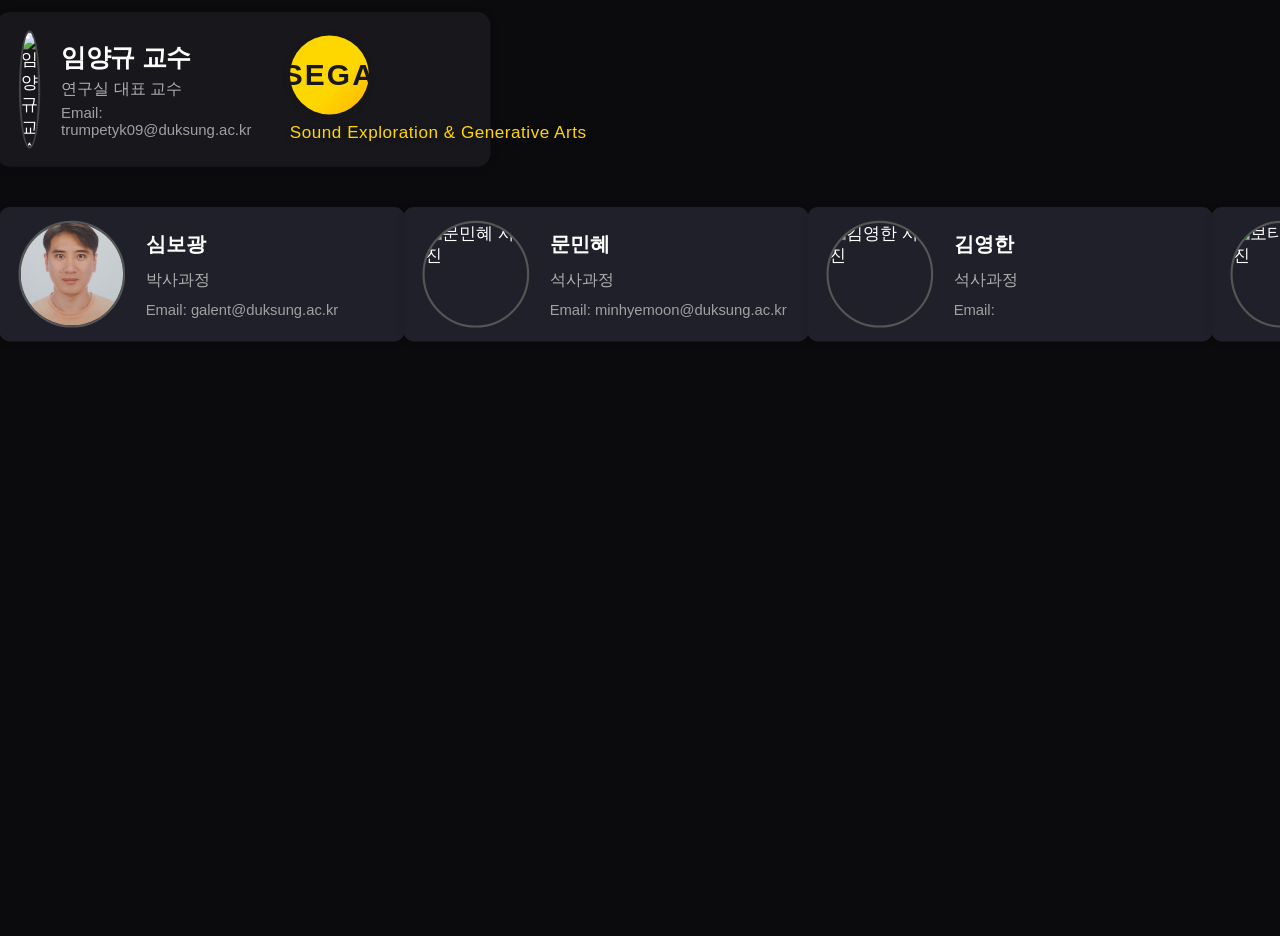
==== index.html @ 76820c08 "auto-commit" ====
<!doctype html>
<html lang="ko">
<head>
  <meta charset="utf-8">
  <meta name="viewport" content="width=device-width,initial-scale=1">
  <title>p5.js Sketch</title>
  <link rel="stylesheet" href="style.css">
  <script src="https://cdnjs.cloudflare.com/ajax/libs/p5.js/1.6.0/p5.min.js"></script>
  <script src="https://cdnjs.cloudflare.com/ajax/libs/p5.js/1.6.0/addons/p5.sound.min.js"></script>
  <script src="sketch.js" defer></script>
</head>
<body>
  <!-- 대표 교수 창 -->
  <div class="profile-wrap" style="display:inline-block;">
  <section id="professor-card" tabindex="0" style="cursor:pointer;">
    <img src="yklim.jpg" alt="임양규 교수 사진" id="professor-photo">
    <div>
      <h2 id="professor-name">임양규 교수</h2>
      <p id="professor-title">연구실 대표 교수</p>
      <p id="professor-email">Email: trumpetyk09@duksung.ac.kr</p>
    </div>
    <div id="sega-lab-logo">
      <div class="sega-logo-circle">SEGA</div>
      <div class="sega-lab-title">Sound Exploration & Generative Arts</div>
    </div>
  </section>
  <div id="professor-buttons" class="buttons-overlay" style="display:none; position:absolute; left:0; top:100%; margin-top:4px;">
    <button id="btn-intro" type="button">자기소개</button>
    <button id="btn-link" type="button">Google Scholar</button>
    <button id="btn-youtube" type="button">YouTube</button>
  </div>
  </div>
  <!-- 자기소개 영역은 p5js 스케치 아래로 이동 -->
  <!-- 학생 카드 -->
  <section class="student-card">
    <div class="student-row">
      <div class="profile-wrap" style="display:flex; flex-direction:column; align-items:flex-start; position:relative;">
        <div class="student-profile" id="shim-profile">
          <img src="bkshim.jpg" alt="심보광 사진" class="student-photo">
          <div class="student-info">
            <h3 class="student-name">심보광</h3>
            <p class="student-title">박사과정</p>
            <p class="student-email">Email: galent@duksung.ac.kr</p>
          </div>
        </div>
        <div id="shim-buttons" class="buttons-overlay" style="display:none; position:absolute; left:0; top:100%; margin-top:4px;">
          <button id="btn-shim-intro" type="button">자기소개</button>
          <button id="btn-shim-link" type="button">연구업적</button>
        </div>
      </div>
          <script>
          // 심보광 카드 자기소개/연구업적 버튼 표시 및 동작
          const shimProfile = document.getElementById('shim-profile');
          const shimBtns = document.getElementById('shim-buttons');
          const btnShimIntro = document.getElementById('btn-shim-intro');
          const btnShimLink = document.getElementById('btn-shim-link');
          let shimHideTimeout = null;

          function showShimBtns() {
            if (shimHideTimeout) {
              clearTimeout(shimHideTimeout);
              shimHideTimeout = null;
            }
            shimBtns.style.display = 'flex';
            shimBtns.classList.remove('visible');
            requestAnimationFrame(() => shimBtns.classList.add('visible'));
          }
          function hideShimBtnsDelayed() {
            if (shimHideTimeout) clearTimeout(shimHideTimeout);
            shimHideTimeout = setTimeout(() => {
              shimBtns.classList.remove('visible');
              setTimeout(() => { shimBtns.style.display = 'none'; }, 240);
            }, 2000);
          }
          shimProfile.addEventListener('mouseenter', showShimBtns);
          shimProfile.addEventListener('mouseleave', hideShimBtnsDelayed);
          shimBtns.addEventListener('mouseenter', showShimBtns);
          shimBtns.addEventListener('mouseleave', hideShimBtnsDelayed);
          btnShimLink.addEventListener('click', () => {
            window.open('https://www.kci.go.kr/kciportal/ci/sereArticleSearch/ciSereArtiView.kci?sereArticleSearchBean.artiId=ART002914157', '_blank');
          });
          </script>
          <div id="shim-intro" style="display:none; background:#23232b; color:#fff; padding:36px 32px; border-radius:18px; max-width:480px; width:90%; box-shadow:0 4px 32px #0008; text-align:left; margin:32px auto 0 auto;">
            <div id="shim-intro-content" style="text-align:left;"></div>
            <button id="btn-shim-intro-close" style="margin-top:24px; padding:8px 24px; border:none; border-radius:6px; background:#ffd700; color:#23232b; font-weight:bold; font-size:16px; cursor:pointer;">닫기</button>
          </div>
      <script>
      // 심보광 카드 연구업적 버튼 표시 및 동작
      const shimProfile = document.getElementById('shim-profile');
      const shimBtns = document.getElementById('shim-buttons');
      const btnShimLink = document.getElementById('btn-shim-link');
      let shimHideTimeout = null;

      function showShimBtns() {
        if (shimHideTimeout) {
          clearTimeout(shimHideTimeout);
          shimHideTimeout = null;
        }
        shimBtns.style.display = 'flex';
        shimBtns.classList.remove('visible');
        requestAnimationFrame(() => shimBtns.classList.add('visible'));
      }
      function hideShimBtnsDelayed() {
        if (shimHideTimeout) clearTimeout(shimHideTimeout);
        shimHideTimeout = setTimeout(() => {
          shimBtns.classList.remove('visible');
          setTimeout(() => { shimBtns.style.display = 'none'; }, 240);
        }, 2000);
      }
      shimProfile.addEventListener('mouseenter', showShimBtns);
      shimProfile.addEventListener('mouseleave', hideShimBtnsDelayed);
      shimBtns.addEventListener('mouseenter', showShimBtns);
      shimBtns.addEventListener('mouseleave', hideShimBtnsDelayed);
      btnShimLink.addEventListener('click', () => {
        window.open('https://www.kci.go.kr/kciportal/ci/sereArticleSearch/ciSereArtiView.kci?sereArticleSearchBean.artiId=ART002914157', '_blank');
      });
      </script>
      <div class="profile-wrap" style="display:flex; flex-direction:column; align-items:flex-start; position:relative;">
        <div class="student-profile" id="moon-profile">
          <img src="mhmoon2.png" alt="문민혜 사진" class="student-photo">
          <div class="student-info">
            <h3 class="student-name">문민혜</h3>
            <p class="student-title">석사과정</p>
            <p class="student-email">Email: minhyemoon@duksung.ac.kr</p>
          </div>
        </div>
        <div id="moon-buttons" class="buttons-overlay" style="display:none; position:absolute; left:0; top:100%; margin-top:4px;">
          <button id="btn-moon-intro" type="button">자기소개</button>
        </div>
      </div>
    <div id="moon-intro" style="display:none; background:#23232b; color:#fff; padding:36px 32px; border-radius:18px; max-width:480px; width:90%; box-shadow:0 4px 32px #0008; text-align:left; margin:18px auto 18px auto;"></div>
        <script>
        // 문민혜 카드 자기소개 버튼 표시 및 동작
        const moonProfile = document.getElementById('moon-profile');
        const moonBtns = document.getElementById('moon-buttons');
        const btnMoonIntro = document.getElementById('btn-moon-intro');
        const moonIntroDiv = document.getElementById('moon-intro');
        const moonIntroContent = document.getElementById('moon-intro-content');
        const btnMoonIntroClose = document.getElementById('btn-moon-intro-close');
        const canvasContainer = document.getElementById('canvas-container');
        let moonHideTimeout = null;

        function showMoonBtns() {
          if (moonHideTimeout) {
            clearTimeout(moonHideTimeout);
            moonHideTimeout = null;
          }
          moonBtns.style.display = 'flex';
          moonBtns.classList.remove('visible');
          requestAnimationFrame(() => moonBtns.classList.add('visible'));
        }
        function hideMoonBtnsDelayed() {
          if (moonHideTimeout) clearTimeout(moonHideTimeout);
          moonHideTimeout = setTimeout(() => {
            moonBtns.classList.remove('visible');
            setTimeout(() => { moonBtns.style.display = 'none'; }, 240);
          }, 2000);
        }
        moonProfile.addEventListener('mouseenter', showMoonBtns);
        moonProfile.addEventListener('mouseleave', hideMoonBtnsDelayed);
        moonBtns.addEventListener('mouseenter', showMoonBtns);
        moonBtns.addEventListener('mouseleave', hideMoonBtnsDelayed);
        btnMoonIntro.addEventListener('click', () => {
          const content = `
            <div style="padding-left:18px;">
              <div style='font-size:1.25em; font-weight:600; margin-bottom:2px;'>Education</div>
              <li>2021~Present: M.S. in IT Media Engineering, Duksung Women's University (in progress)</li>
              <li>1993~1998: B.A. in Business Administration, Seoul Women's University</li>
              <div style='font-size:1.25em; font-weight:600; margin:18px 0 2px 0;'>Career</div>
              <li>2013~2021: CEO, Eppione Co., Ltd. (Digital Content Production)</li>
              <li>2010~2013: CEO, Eppistudio (Digital Content for Children / Mobile Game Production)</li>
              <li>2004~2008: Director, JN3C Co., Ltd. (Online Game Production)</li>
              <li>2002~2004: Deputy Manager, SolutionBox Co., Ltd. (Digital Content, P2P Service Development)</li>
            </div>
          `;
          // Put moon intro content into the shared professor-intro panel so it appears in the same place
          const introDiv = document.getElementById('professor-intro');
          const introContent = document.getElementById('professor-intro-content');
          const canvasContainer = document.getElementById('canvas-container');
          introContent.innerHTML = content;
          introDiv.style.display = 'block';
          canvasContainer.style.display = 'none';
        });
        </script>
        <div class="profile-wrap" style="display:flex; flex-direction:column; align-items:flex-start; position:relative;">
          <div class="student-profile" id="kim-profile">
            <img src="yhkim.png" alt="김영한 사진" class="student-photo">
            <div class="student-info">
              <h3 class="student-name">김영한</h3>
              <p class="student-title">석사과정</p>
              <p class="student-email">Email: </p>
            </div>
          </div>
        </div>
      <div class="profile-wrap" style="display:flex; flex-direction:column; align-items:flex-start; position:relative;">
        <div class="student-profile" id="boti-profile">
          <img src="boti.png" alt="보티존 사진" class="student-photo">
          <div class="student-info">
            <h3 class="student-name">보티존</h3>
            <p class="student-title">석사과정</p>
            <p class="student-email">Email: botirjonabdulvoxidov@gmail.com</p>
          </div>
        </div>
        <div id="boti-buttons" class="buttons-overlay" style="display:none; position:absolute; left:0; top:100%; margin-top:4px;">
          <button id="btn-boti-link" type="button">연구업적</button>
        </div>
      </div>
      <script>
      // 보티존 카드 연구업적 버튼 표시 및 동작
      const botiProfile = document.getElementById('boti-profile');
      const botiBtns = document.getElementById('boti-buttons');
      const btnBotiLink = document.getElementById('btn-boti-link');
      let botiHideTimeout = null;

      function showBotiBtns() {
        if (botiHideTimeout) {
          clearTimeout(botiHideTimeout);
          botiHideTimeout = null;
        }
        botiBtns.style.display = 'flex';
        botiBtns.classList.remove('visible');
        requestAnimationFrame(() => botiBtns.classList.add('visible'));
      }
      function hideBotiBtnsDelayed() {
        if (botiHideTimeout) clearTimeout(botiHideTimeout);
        botiHideTimeout = setTimeout(() => {
          botiBtns.classList.remove('visible');
          setTimeout(() => { botiBtns.style.display = 'none'; }, 240);
        }, 2000);
      }
      botiProfile.addEventListener('mouseenter', showBotiBtns);
      botiProfile.addEventListener('mouseleave', hideBotiBtnsDelayed);
      botiBtns.addEventListener('mouseenter', showBotiBtns);
      botiBtns.addEventListener('mouseleave', hideBotiBtnsDelayed);
      btnBotiLink.addEventListener('click', () => {
        window.open('https://www.earticle.net/Article/A474319', '_blank');
      });
      </script>
      <div class="profile-wrap" style="display:flex; flex-direction:column; align-items:flex-start; position:relative;">
        <div class="student-profile" id="seo-profile">
        <img src="shseo.jpg" alt="서수현 사진" class="student-photo">
        <div class="student-info">
          <h3 class="student-name">서수현</h3>
          <p class="student-title">석사과정</p>
          <p class="student-email">Email: watermu@duksung.ac.kr</p>
        </div>
      </div>
        <div id="seo-buttons" class="buttons-overlay" style="display:none; position:absolute; left:0; top:100%; margin-top:4px;">
          <button id="btn-seo-link" type="button">Google Scholar</button>
        </div>
      </div>
    <script>
    // 서수현 카드 구글 스콜라 버튼 표시 및 동작
    const seoProfile = document.getElementById('seo-profile');
    const seoBtns = document.getElementById('seo-buttons');
    const btnSeoLink = document.getElementById('btn-seo-link');
    let seoHideTimeout = null;

    function showSeoBtns() {
      if (seoHideTimeout) {
        clearTimeout(seoHideTimeout);
        seoHideTimeout = null;
      }
      seoBtns.style.display = 'flex';
      seoBtns.classList.remove('visible');
      requestAnimationFrame(() => seoBtns.classList.add('visible'));
    }
    function hideSeoBtnsDelayed() {
      if (seoHideTimeout) clearTimeout(seoHideTimeout);
      seoHideTimeout = setTimeout(() => {
        seoBtns.classList.remove('visible');
        setTimeout(() => { seoBtns.style.display = 'none'; }, 240);
      }, 2000);
    }
    seoProfile.addEventListener('mouseenter', showSeoBtns);
    seoProfile.addEventListener('mouseleave', hideSeoBtnsDelayed);
    seoBtns.addEventListener('mouseenter', showSeoBtns);
    seoBtns.addEventListener('mouseleave', hideSeoBtnsDelayed);
    btnSeoLink.addEventListener('click', () => {
      window.open('https://scholar.google.com/citations?hl=ko&user=FsV6clgAAAAJ', '_blank');
    });
    </script>
    </div>
  </section>
  <main>
    <div id="canvas-container"></div>
    <div id="professor-intro" style="display:none; background:#23232b; color:#fff; padding:36px 32px; border-radius:18px; max-width:480px; width:90%; box-shadow:0 4px 32px #0008; text-align:left; margin:32px auto 0 auto;">
      <div id="professor-intro-content" style="text-align:left;"></div>
      <button id="btn-intro-close" style="margin-top:24px; padding:8px 24px; border:none; border-radius:6px; background:#ffd700; color:#23232b; font-weight:bold; font-size:16px; cursor:pointer;">닫기</button>
    </div>
  </main>
</body>
</html>
<script>
// Responsive card scaling: adjust --card-scale based on viewport width
;(function(){
  function updateScale(){
    const w = window.innerWidth;
    // baseWidth controls nominal size; adjust min/max as desired
    const base = 1200;
    const min = 0.6; const max = 1.4;
    let s = w / base;
    s = Math.max(min, Math.min(max, s));
    document.documentElement.style.setProperty('--card-scale', s.toFixed(3));
  }
  window.addEventListener('resize', updateScale);
  window.addEventListener('orientationchange', updateScale);
  updateScale();
})();
</script>
<script>
// 임양규 카드 마우스 오버 시 버튼 표시
const profCard = document.getElementById('professor-card');
const btns = document.getElementById('professor-buttons');
const intro = document.getElementById('professor-intro');
const btnIntro = document.getElementById('btn-intro');
const btnLink = document.getElementById('btn-link');
const btnYoutube = document.getElementById('btn-youtube');
btnYoutube.addEventListener('click', () => {
  window.open('https://www.youtube.com/@Professor_Bravissimo_Parlalote/shorts', '_blank');
});
let introVisible = false;
let hideTimeout = null;

function showBtns() {
  if (hideTimeout) {
    clearTimeout(hideTimeout);
    hideTimeout = null;
  }
  btns.style.display = 'flex';
  btns.classList.remove('visible');
  // mark parent so following student section can gain top spacing
  if (profCard && profCard.parentElement) profCard.parentElement.classList.add('buttons-open');
  requestAnimationFrame(() => btns.classList.add('visible'));
}
function hideBtnsDelayed() {
  if (introVisible) return; // 자기소개가 열려 있으면 버튼을 숨기지 않음
  if (hideTimeout) clearTimeout(hideTimeout);
  hideTimeout = setTimeout(() => {
    btns.classList.remove('visible');
    setTimeout(() => { btns.style.display = 'none'; intro.style.display = 'none'; introVisible = false; }, 240);
    // remove spacing marker
    if (profCard && profCard.parentElement) profCard.parentElement.classList.remove('buttons-open');
  }, 2000);
}

profCard.addEventListener('mouseenter', showBtns);
profCard.addEventListener('mouseleave', hideBtnsDelayed);
btns.addEventListener('mouseenter', showBtns);
btns.addEventListener('mouseleave', hideBtnsDelayed);
btnIntro.addEventListener('click', () => {
  introVisible = !introVisible;
  const introDiv = document.getElementById('professor-intro');
  const introContent = document.getElementById('professor-intro-content');
  const canvasContainer = document.getElementById('canvas-container');
  if (introVisible) {
    if (profCard && profCard.parentElement) profCard.parentElement.classList.add('buttons-open');
    introDiv.style.display = 'block';
    canvasContainer.style.display = 'none';
    introContent.innerHTML = `
  <div style="padding-left:18px;">
  <div style='font-size:1.25em; font-weight:600; margin-bottom:2px;'>Education</div>
  <li>2015-2020 Chung-Ang University, Seoul, South Korea, Ph.D. in Film and Media Studies (중앙대학교 첨단영상대학원, 영상학박사)</li>
  <li>2007-2015 KAIST, Daejeon, South Korea, Master of Science (카이스트 문화기술대학원, 공학석사)</li>
  <li>2004-2007 University of Music Franz Liszt Weimar, Germany, Pädagogisches Diplom(Master of Music in Education) in Classical Trumpet (독일 국립 리스트 음악원, 교육학 석사)</li>
  <li>2002-2004 University of Music Franz Liszt Weimar, Germany, Vordiplom (Pre-Diploma in Music) in Classical Trumpet (독일 국립 리스트 음악원, 음악 학사)</li>
  <li>2001- Korean National University of Art, Major in Trumpet (한국예술종합학교 음악원 기악과)</li>
  <div style='height:12px;'></div>
  <div style='font-size:1.25em; font-weight:600; margin:18px 0 2px 0;'>Research and Development</div>
  <li>Global Ph.D. Fellowship - Ministry of Education, Science and Technology (Apr. 2015 - Mar. 2018)</li>
  <li>Subject: Computer-based Music Conducting</li>
  <li>Selected as 250 doctoral researchers by the government</li>
  <li>Support for $76,000 for three years</li>
  <li>Full scholarships for graduate schools</li>
  <li>Chung-Ang University Hospital (Sep. 2014 - Mar. 2015) - Ministry of Culture, Sports and Tourism</li>
  <li>Subject: Development of Game Analysis Model for Serious Games</li>
  <li>Developing applications to measure game addiction</li>
  <li>Development of game addiction improvement program using music</li>
  <li>Korea Advanced Institute of Science and Technology, Daejeon, Korea (Apr. 2012 - Mar. 2014) - Ministry of Culture, Sports and Tourism</li>
  <li>Subject: Standardization of Recording Techniques and Development of Composition/Arrangement Tools for Korean Traditional Instruments</li>
  <li>Development of Korean traditional music score digitalization program</li>
  <li>Korean traditional music score conversion tool (Korean Music Score to Western Music Score by MusicXML)</li>
  <li>Korean traditional music recording method description summary</li>
  <li>Organizing Korean traditional music scores</li>
  <div style='font-size:1.25em; font-weight:600; margin:18px 0 2px 0;'>Course Instructor</div>
  <li>Sungkyunkwan University, Seoul, Korea (Present)</li>
  <li>Art Technology 1 (Mar. 2020- Present)</li>
  <li>Sungshin Women's University, Seoul, Korea (Sep. 2018 - Aug. 2019)</li>
  <li>Smart Media - Lecture about the Trend of Internet (Mar. 2019 - Aug. 2019)</li>
  <li>Knowledge of Digital Media - Lecture about JAVA Language and Design (Sep. 2018 - Feb. 2019)</li>
  <li>Chung-Ang University, Seoul, Korea (Mar. 2016 - Present) - <a href="https://vimeo.com/146763259" target="_blank">video</a></li>
  <li>3D Video Design (English Course) - Lecture about Processing and 3D (May. 2016 - Present)</li>
  <li>Sound Programming is the First time lecture in Korea about Sound and Technology. - Lecture about Music, Sound, and, Programming (Sep. 2018 - Feb. 2019)</li>
  <li>Basic Programming (Mar. 2018 - Aug. 2018) - Lecture about C language</li>
  <li>Physical Computing (English Course) - Lecture about Micro Computer</li>
  <li>Duksung Women's University, Seoul, Korea (Sep. 2017 - Aug. 2018)</li>
  <li>Knowledge of Media - Lecture about History of Media</li>
  <li>3D Video - Lecture about 3D Graphics</li>
  <li>Incheon Catholic University, Incheon Korea (Mar. 2016 - Feb. 2017)</li>
  <li>Interactive Design 2 - Lecture about Processing and Languages for Media Art</li>
  <li>Interactive Design 1 - Lecture about Processing and Languages for Media Art</li>
  <li>Kyung Hee University, Suwon, Korea (Sep. 2015 - Feb. 2016) - <a href="https://youtu.be/82OdYGHATds" target="_blank">video</a></li>
  <li>Concept Drawing - Projection Mapping - Lecture about Projection Mapping and Processing</li>
  <div style='font-size:1.25em; font-weight:600; margin:18px 0 2px 0;'>Performance & Exhibition</div>
  <li>바다비(Sound of Korea Project 2020)</li>
  <li>LIM, Yang Kyu, CHOI, Kang Ta, and KIM, Hyeon Soo, 성수아트센터(Seongsu Art Center), Seoul, Korea</li>
  <li>TechiEon</li>
  <li>Ministry of Culture, Sports and Tourism Announces 2019 Representative Performance</li>
  <li>Multi Content Testbed, Seoul, Korea.</li>
  <li>TechiEon-Ars Electronica 2019 Out of the Box</li>
  <li>POSTCITY, Art Thinking House, Basement Stage, Linz, Austria</li>
  <li><a href="https://ars.electronica.art/outofthebox/en/techieon/" target="_blank">official</a> | <a href="http://mobile.newsis.com/view.html?ar_id=NISX20190911_0000768093" target="_blank">NEWS</a></li>
  <li>Music Skyline - SIGGRAPH 2018</li>
  <li>Music Skyline based on Musical Data.</li>
  <li><a href="https://designing-knowledge.siggraph.org/wp/2018/02/21/music-skyline/" target="_blank">Official</a></li>
  <li>연말 Concert 2015</li>
  <li>Brass Band '호우향' in Evans Lounge, Hongdae, Seoul, Korea</li>
  <li>Mostly Philharmonic Orchestra (Jan. 2007 - Aug. 2007) - Orchestra Trumpet Player</li>
  <li>Trumpet play with K-pop musicians and classical musician.(SumiJo and Dongkyu Kim)</li>
  <li>2004﻿SUMMER CONCERT in KBS, SEOUL and, Belvedere Weimar</li>
  <li>Piano: Prof. Rolf-Dieter Arens, Trumpet: Yang Kyu Lim, Conductor: Prof. Nicolas Pasquet and Belvedere Orchestra</li>
  <li>TV: KBS World, SBS, Weimar (Belvedere Sall), Seoul (KBS Hall), and Ulsan (Hyundai:)HallLocation</li>
  </div>`;
  } else {
    introDiv.style.display = 'none';
    canvasContainer.style.display = 'block';
  }
});

document.getElementById('btn-intro-close').addEventListener('click', () => {
  document.getElementById('professor-intro').style.display = 'none';
  document.getElementById('canvas-container').style.display = 'block';
  introVisible = false;
});

btnLink.addEventListener('click', () => {
  window.open('https://scholar.google.com/citations?hl=ko&user=Abd4YukAAAAJ&view_op=list_works&gmla=AEk_c1txzNqTE-xjIOKhZZs4U83PxBNIPcJRlo3MZFsUt2PzEJKSCuUa2qw4JNBivwXpoV6u7ftErEagy2jw6H9Ui42T6Rbq2XRECWkP1t4tDRZwMj-enJUPyg', '_blank');
});
</script>
---- style.css ----
/* 연구실 로고 및 타이틀 */
#sega-lab-logo {
  display: flex;
  flex-direction: column;
  align-items: flex-start;
  margin-left: 36px;
  gap: 6px;
}
.sega-logo-circle {
  background: linear-gradient(135deg, #ffd700 60%, #ffb300 100%);
  color: #18181c;
  font-weight: bold;
  font-size: 28px;
  border-radius: 50%;
  width: 74px;
  height: 74px;
  display: flex;
  align-items: center;
  justify-content: center;
  box-shadow: 0 2px 8px rgba(0,0,0,0.13);
  letter-spacing: 2px;
  margin-bottom: 2px;
}
.sega-lab-title {
  font-size: 16px;
  color: #ffd700;
  font-weight: 500;
  letter-spacing: 0.5px;
  text-shadow: 0 2px 8px rgba(0,0,0,0.13);
  white-space: nowrap;
}
/* 학생 카드 스타일 */
.student-card {
  background: none;
  box-shadow: none;
  padding: 0;
  margin-bottom: 15px;
  margin-top: 32px;
}
.student-row {
  display: flex;
  gap: 24px;
  overflow: visible;
}
.student-profile {
  display: flex;
  align-items: center;
  background: #20202a;
  border-radius: 10px;
  padding: 13px 18px;
  box-shadow: 0 1px 6px rgba(0,0,0,0.10);
  width: var(--card-base-w);
  min-height: var(--card-base-h);
  box-sizing: border-box;
  overflow: hidden;
}

.student-info{ min-width:0; }
.student-name, .student-title, .student-email{ white-space:normal; }

#professor-card{ z-index: 800; position: relative; }
#professor-buttons{ z-index: 9999 !important; }
.student-photo {
  width: 90px;
  height: 90px;
  border-radius: 50%;
  object-fit: cover;
  margin-right: 18px;
  border: 2px solid #555;
}
.student-info {
  display: flex;
  flex-direction: column;
}
.student-name {
  margin: 0 0 4px 0;
  font-size: 18px;
}
.student-title {
  margin: 0 0 4px 0;
  font-size: 14px;
  color: #b0b0b0;
}
.student-email {
  margin: 0;
  font-size: 13px;
  color: #a0a0a0;
}
/* 간단한 스타일 */
html,body{height:100%; overflow-x:hidden; overflow-y:auto;}
body{
  margin:0;
  padding:12px 12px 24px 12px;
  font-family:Segoe UI, Roboto, Helvetica, Arial, sans-serif;
  background:#0b0b0d;
  color:#fff;
}
#canvas-container{margin-top:12px;}
h1{font-size:18px;margin:0 0 8px 0}

/* 대표 교수 카드 스타일 */
#professor-card {
  display: flex;
  align-items: center;
  background: #18181c;
  border-radius: 12px;
  padding: 16px 20px;
  margin-bottom: 18px;
  box-shadow: 0 2px 8px rgba(0,0,0,0.12);
  max-width: 420px;
}
#professor-photo {
  width: 100px;
  height: 100px;
  border-radius: 50%;
  object-fit: cover;
  margin-right: 18px;
  border: 2px solid #444;
}
#professor-card h2 {
  margin: 0 0 4px 0;
  font-size: 22px;
}
#professor-title {
  margin: 0 0 4px 0;
  font-size: 15px;
  color: #b0b0b0;
}
#professor-email {
  margin: 0;
  font-size: 14px;
  color: #a0a0a0;
}
/* Ensure profile wrappers keep layout stable and buttons overlay */
.profile-wrap{ position: relative; display:inline-block; }
.profile-wrap > div[id$="-buttons"]{ position:absolute; left:0; top:100%; display:none; gap:8px; z-index:10; }
/* Prevent any accidental transform/scale on hover */
.student-profile, #professor-card { transition: none !important; transform: none !important; }
#professor-buttons{ display:none; z-index:9999 !important; }

/* responsive card scaling */
:root{ --card-scale: 1; --card-base-w: 380px; --card-base-h: 120px; }
.profile-wrap, #professor-card {
  transform-origin: top center;
  transform: scale(var(--card-scale));
  transition: transform 180ms ease;
  will-change: transform;
}

/* scale inner elements proportionally using the same variable so layout and wrapping adapt */
.student-profile{ min-width: calc(220px * var(--card-scale)); }
.student-photo{
  width: calc(90px * var(--card-scale));
  height: calc(90px * var(--card-scale));
  margin-right: calc(18px * var(--card-scale));
  border-width: calc(2px * var(--card-scale));
}
.student-name{ font-size: calc(18px * var(--card-scale)); }
.student-title{ font-size: calc(14px * var(--card-scale)); }
.student-email{ font-size: calc(13px * var(--card-scale)); }
.student-info{ gap: calc(6px * var(--card-scale)); }

#professor-photo{
  width: calc(100px * var(--card-scale));
  height: calc(100px * var(--card-scale));
  margin-right: calc(18px * var(--card-scale));
  border-width: calc(2px * var(--card-scale));
}
#professor-card{ padding: calc(16px * var(--card-scale)) calc(20px * var(--card-scale)); border-radius: calc(12px * var(--card-scale)); }
#professor-card h2{ font-size: calc(22px * var(--card-scale)); }

.student-name, .student-title, .student-email{ overflow-wrap: break-word; }

/* Fade-in overlay for button groups */
.buttons-overlay{
  opacity: 0;
  transform: translateY(6px);
  transition: opacity 220ms ease, transform 220ms ease;
  visibility: hidden;
  display: flex;
  gap: 8px;
}
.buttons-overlay.visible{
  opacity: 1;
  transform: translateY(0);
  visibility: visible;
}
.buttons-overlay button{
  background: #ffd700;
  color: #23232b;
  border: none;
  padding: 8px 12px;
  border-radius: 6px;
  cursor: pointer;
}
/* end */
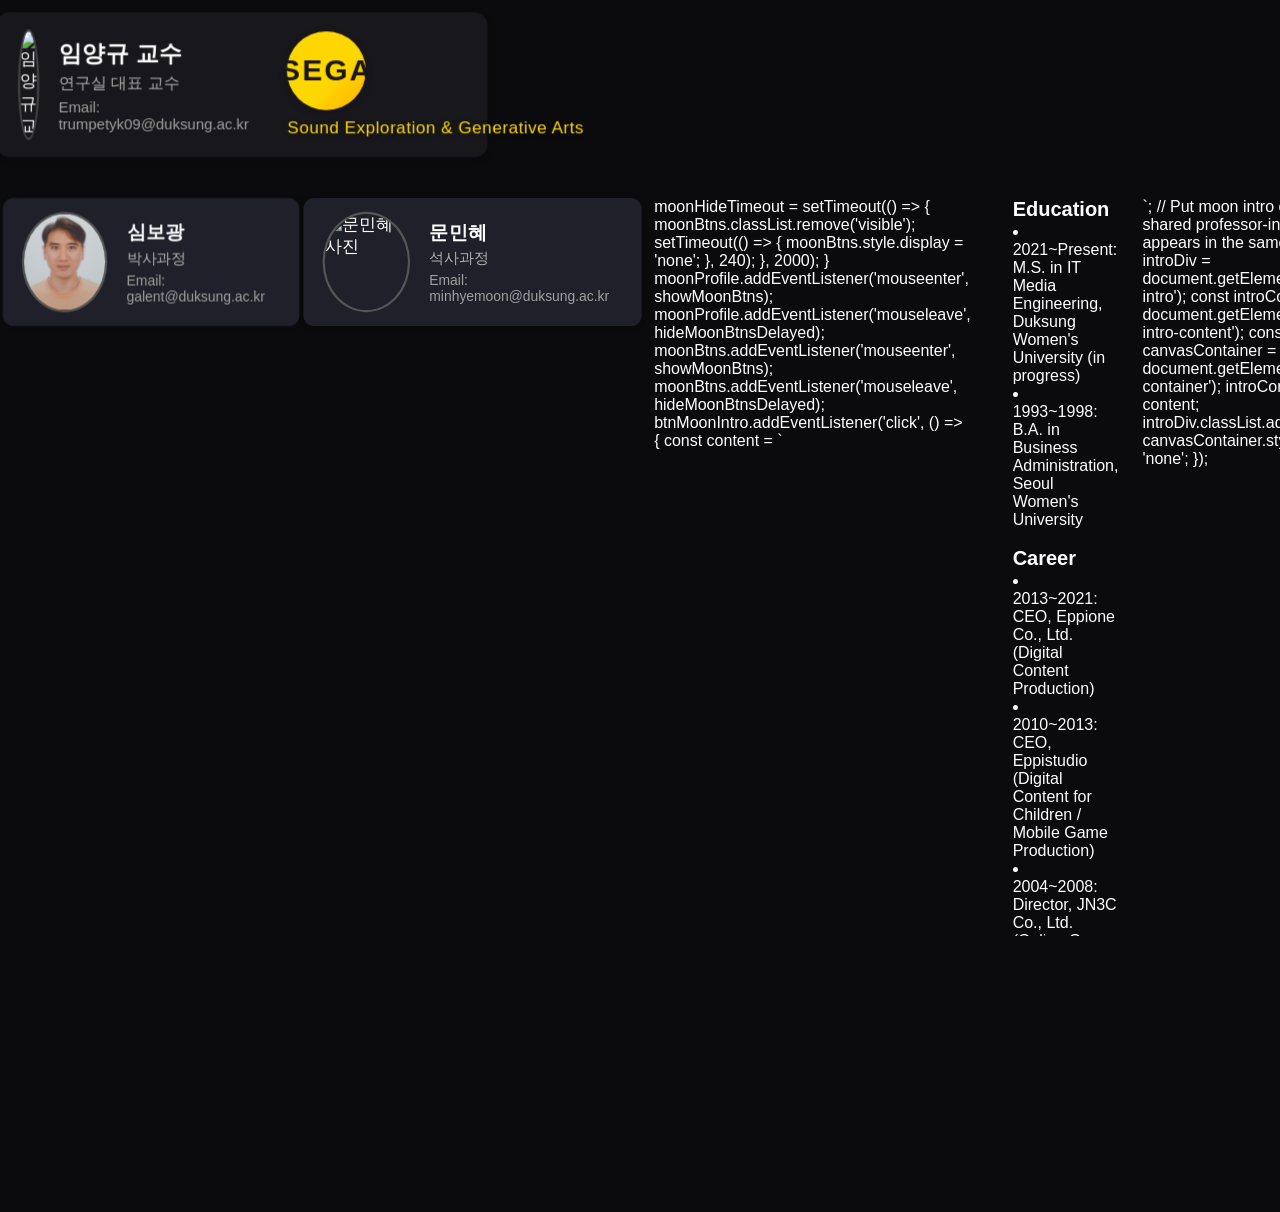
==== commit 0935e775: "auto-commit" ====
--- a/index.html
+++ b/index.html
@@ -129,28 +129,7 @@
         </div>
       </div>
     <div id="moon-intro" style="display:none; background:#23232b; color:#fff; padding:36px 32px; border-radius:18px; max-width:480px; width:90%; box-shadow:0 4px 32px #0008; text-align:left; margin:18px auto 18px auto;"></div>
-        <script>
-        // 문민혜 카드 자기소개 버튼 표시 및 동작
-        const moonProfile = document.getElementById('moon-profile');
-        const moonBtns = document.getElementById('moon-buttons');
-        const btnMoonIntro = document.getElementById('btn-moon-intro');
-        const moonIntroDiv = document.getElementById('moon-intro');
-        const moonIntroContent = document.getElementById('moon-intro-content');
-        const btnMoonIntroClose = document.getElementById('btn-moon-intro-close');
-        const canvasContainer = document.getElementById('canvas-container');
-        let moonHideTimeout = null;
-
-        function showMoonBtns() {
-          if (moonHideTimeout) {
-            clearTimeout(moonHideTimeout);
-            moonHideTimeout = null;
-          }
-          moonBtns.style.display = 'flex';
-          moonBtns.classList.remove('visible');
-          requestAnimationFrame(() => moonBtns.classList.add('visible'));
-        }
-        function hideMoonBtnsDelayed() {
-          if (moonHideTimeout) clearTimeout(moonHideTimeout);
+      
           moonHideTimeout = setTimeout(() => {
             moonBtns.classList.remove('visible');
             setTimeout(() => { moonBtns.style.display = 'none'; }, 240);
@@ -178,7 +157,7 @@
           const introContent = document.getElementById('professor-intro-content');
           const canvasContainer = document.getElementById('canvas-container');
           introContent.innerHTML = content;
-          introDiv.style.display = 'block';
+          introDiv.classList.add('open');
           canvasContainer.style.display = 'none';
         });
         </script>
@@ -329,8 +308,6 @@
   }
   btns.style.display = 'flex';
   btns.classList.remove('visible');
-  // mark parent so following student section can gain top spacing
-  if (profCard && profCard.parentElement) profCard.parentElement.classList.add('buttons-open');
   requestAnimationFrame(() => btns.classList.add('visible'));
 }
 function hideBtnsDelayed() {
@@ -339,8 +316,6 @@
   hideTimeout = setTimeout(() => {
     btns.classList.remove('visible');
     setTimeout(() => { btns.style.display = 'none'; intro.style.display = 'none'; introVisible = false; }, 240);
-    // remove spacing marker
-    if (profCard && profCard.parentElement) profCard.parentElement.classList.remove('buttons-open');
   }, 2000);
 }
 
@@ -354,8 +329,7 @@
   const introContent = document.getElementById('professor-intro-content');
   const canvasContainer = document.getElementById('canvas-container');
   if (introVisible) {
-    if (profCard && profCard.parentElement) profCard.parentElement.classList.add('buttons-open');
-    introDiv.style.display = 'block';
+  introDiv.style.display = 'block';
     canvasContainer.style.display = 'none';
     introContent.innerHTML = `
   <div style="padding-left:18px;">
--- a/style.css
+++ b/style.css
@@ -49,10 +49,9 @@
   border-radius: 10px;
   padding: 13px 18px;
   box-shadow: 0 1px 6px rgba(0,0,0,0.10);
-  width: var(--card-base-w);
-  min-height: var(--card-base-h);
-  box-sizing: border-box;
-  overflow: hidden;
+  max-width: 370px;
+  min-width: 220px; /* ensure readable min width */
+  overflow: visible;
 }
 
 .student-info{ min-width:0; }
@@ -139,7 +138,7 @@
 #professor-buttons{ display:none; z-index:9999 !important; }
 
 /* responsive card scaling */
-:root{ --card-scale: 1; --card-base-w: 380px; --card-base-h: 120px; }
+:root{ --card-scale: 1; }
 .profile-wrap, #professor-card {
   transform-origin: top center;
   transform: scale(var(--card-scale));
@@ -147,27 +146,31 @@
   will-change: transform;
 }
 
+/* When professor buttons are open, push the student section down so buttons are visible */
+/* Reserve space under professor card so buttons can appear without shifting students */
+/* keep original fixed spacing for professor card */
+
 /* scale inner elements proportionally using the same variable so layout and wrapping adapt */
-.student-profile{ min-width: calc(220px * var(--card-scale)); }
-.student-photo{
-  width: calc(90px * var(--card-scale));
-  height: calc(90px * var(--card-scale));
-  margin-right: calc(18px * var(--card-scale));
-  border-width: calc(2px * var(--card-scale));
-}
-.student-name{ font-size: calc(18px * var(--card-scale)); }
-.student-title{ font-size: calc(14px * var(--card-scale)); }
-.student-email{ font-size: calc(13px * var(--card-scale)); }
-.student-info{ gap: calc(6px * var(--card-scale)); }
-
 #professor-photo{
-  width: calc(100px * var(--card-scale));
-  height: calc(100px * var(--card-scale));
-  margin-right: calc(18px * var(--card-scale));
-  border-width: calc(2px * var(--card-scale));
-}
-#professor-card{ padding: calc(16px * var(--card-scale)) calc(20px * var(--card-scale)); border-radius: calc(12px * var(--card-scale)); }
-#professor-card h2{ font-size: calc(22px * var(--card-scale)); }
+  width: 100px;
+  height: 100px;
+  margin-right: 18px;
+  border-width: 2px;
+}
+#professor-card{ padding: 16px 20px; border-radius: 12px; }
+#professor-card h2{ font-size: 22px; }
+
+.student-photo {
+  width: 90px;
+  height: 90px;
+  border-radius: 50%;
+  object-fit: cover;
+  margin-right: 18px;
+  border: 2px solid #555;
+}
+.student-name { font-size: 18px; }
+.student-title { font-size: 14px; }
+.student-email { font-size: 13px; }
 
 .student-name, .student-title, .student-email{ overflow-wrap: break-word; }
 
@@ -180,6 +183,10 @@
   display: flex;
   gap: 8px;
 }
+.// removed temporary debug rule
+/* professor intro hidden by default; use JS to add/remove the `open` class */
+#professor-intro{ display:none !important; }
+#professor-intro.open{ display:block !important; }
 .buttons-overlay.visible{
   opacity: 1;
   transform: translateY(0);
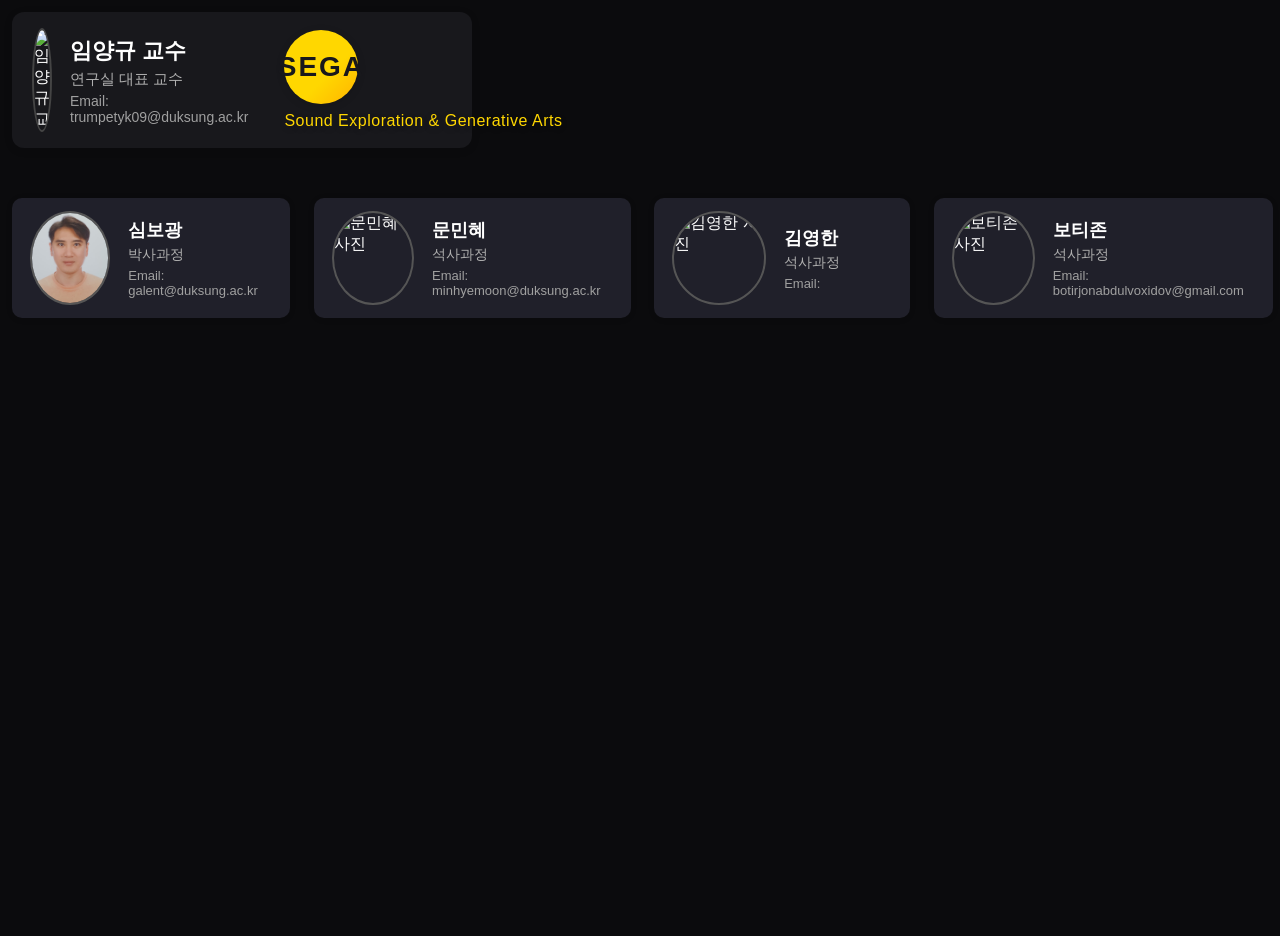
==== commit a3ae7b40: "auto-commit" ====
--- a/index.html
+++ b/index.html
@@ -24,7 +24,7 @@
       <div class="sega-lab-title">Sound Exploration & Generative Arts</div>
     </div>
   </section>
-  <div id="professor-buttons" class="buttons-overlay" style="display:none; position:absolute; left:0; top:100%; margin-top:4px;">
+  <div id="professor-buttons" class="buttons-overlay" style="display:none; position:absolute; left:0; top:100%; margin-top:-8px;">
     <button id="btn-intro" type="button">자기소개</button>
     <button id="btn-link" type="button">Google Scholar</button>
     <button id="btn-youtube" type="button">YouTube</button>
@@ -129,7 +129,28 @@
         </div>
       </div>
     <div id="moon-intro" style="display:none; background:#23232b; color:#fff; padding:36px 32px; border-radius:18px; max-width:480px; width:90%; box-shadow:0 4px 32px #0008; text-align:left; margin:18px auto 18px auto;"></div>
-      
+        <script>
+        // 문민혜 카드 자기소개 버튼 표시 및 동작
+        const moonProfile = document.getElementById('moon-profile');
+        const moonBtns = document.getElementById('moon-buttons');
+        const btnMoonIntro = document.getElementById('btn-moon-intro');
+        const moonIntroDiv = document.getElementById('moon-intro');
+        const moonIntroContent = document.getElementById('moon-intro-content');
+        const btnMoonIntroClose = document.getElementById('btn-moon-intro-close');
+        const canvasContainer = document.getElementById('canvas-container');
+        let moonHideTimeout = null;
+
+        function showMoonBtns() {
+          if (moonHideTimeout) {
+            clearTimeout(moonHideTimeout);
+            moonHideTimeout = null;
+          }
+          moonBtns.style.display = 'flex';
+          moonBtns.classList.remove('visible');
+          requestAnimationFrame(() => moonBtns.classList.add('visible'));
+        }
+        function hideMoonBtnsDelayed() {
+          if (moonHideTimeout) clearTimeout(moonHideTimeout);
           moonHideTimeout = setTimeout(() => {
             moonBtns.classList.remove('visible');
             setTimeout(() => { moonBtns.style.display = 'none'; }, 240);
@@ -157,19 +178,17 @@
           const introContent = document.getElementById('professor-intro-content');
           const canvasContainer = document.getElementById('canvas-container');
           introContent.innerHTML = content;
-          introDiv.classList.add('open');
+          introDiv.style.display = 'block';
           canvasContainer.style.display = 'none';
         });
         </script>
-        <div class="profile-wrap" style="display:flex; flex-direction:column; align-items:flex-start; position:relative;">
-          <div class="student-profile" id="kim-profile">
+        <div class="student-profile">
             <img src="yhkim.png" alt="김영한 사진" class="student-photo">
             <div class="student-info">
               <h3 class="student-name">김영한</h3>
               <p class="student-title">석사과정</p>
               <p class="student-email">Email: </p>
             </div>
-          </div>
         </div>
       <div class="profile-wrap" style="display:flex; flex-direction:column; align-items:flex-start; position:relative;">
         <div class="student-profile" id="boti-profile">
@@ -271,23 +290,6 @@
 </body>
 </html>
 <script>
-// Responsive card scaling: adjust --card-scale based on viewport width
-;(function(){
-  function updateScale(){
-    const w = window.innerWidth;
-    // baseWidth controls nominal size; adjust min/max as desired
-    const base = 1200;
-    const min = 0.6; const max = 1.4;
-    let s = w / base;
-    s = Math.max(min, Math.min(max, s));
-    document.documentElement.style.setProperty('--card-scale', s.toFixed(3));
-  }
-  window.addEventListener('resize', updateScale);
-  window.addEventListener('orientationchange', updateScale);
-  updateScale();
-})();
-</script>
-<script>
 // 임양규 카드 마우스 오버 시 버튼 표시
 const profCard = document.getElementById('professor-card');
 const btns = document.getElementById('professor-buttons');
@@ -329,7 +331,7 @@
   const introContent = document.getElementById('professor-intro-content');
   const canvasContainer = document.getElementById('canvas-container');
   if (introVisible) {
-  introDiv.style.display = 'block';
+    introDiv.style.display = 'block';
     canvasContainer.style.display = 'none';
     introContent.innerHTML = `
   <div style="padding-left:18px;">
@@ -410,4 +412,4 @@
 btnLink.addEventListener('click', () => {
   window.open('https://scholar.google.com/citations?hl=ko&user=Abd4YukAAAAJ&view_op=list_works&gmla=AEk_c1txzNqTE-xjIOKhZZs4U83PxBNIPcJRlo3MZFsUt2PzEJKSCuUa2qw4JNBivwXpoV6u7ftErEagy2jw6H9Ui42T6Rbq2XRECWkP1t4tDRZwMj-enJUPyg', '_blank');
 });
-</script>
+</script>
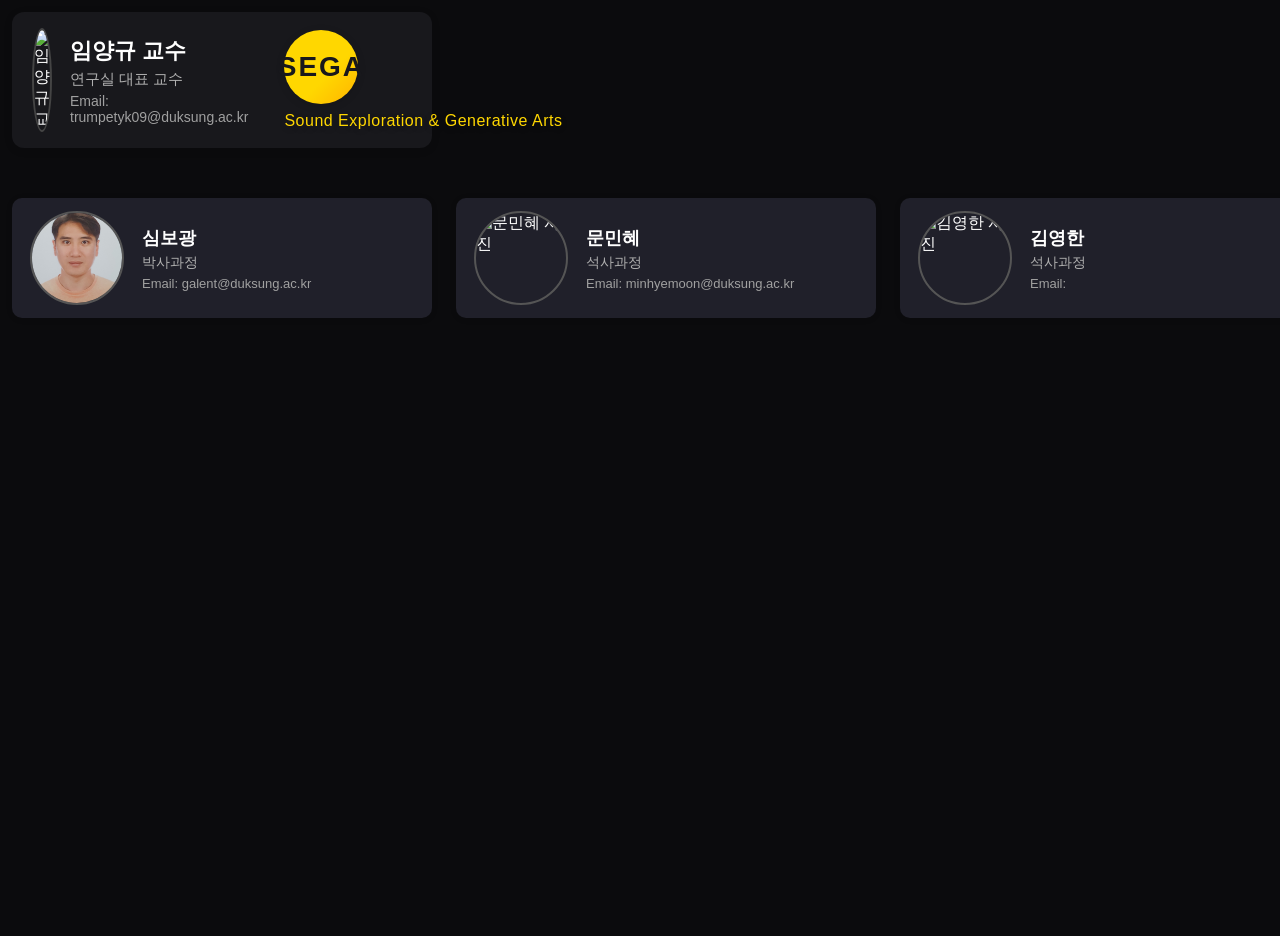
==== commit d55d7d84: "auto-commit" ====
--- a/index.html
+++ b/index.html
@@ -182,13 +182,34 @@
           canvasContainer.style.display = 'none';
         });
         </script>
-        <div class="student-profile">
+        <script>
+        // 김영한 카드 (간단한 버튼 오버레이)
+        const kimProfile = document.getElementById('kim-profile');
+        const kimBtns = document.getElementById('kim-buttons');
+        const btnKimLink = document.getElementById('btn-kim-link');
+        let kimHideTimeout = null;
+        function showKimBtns(){
+          if(kimHideTimeout){ clearTimeout(kimHideTimeout); kimHideTimeout = null; }
+          kimBtns.style.display = 'flex';
+          kimBtns.classList.remove('visible');
+          requestAnimationFrame(()=> kimBtns.classList.add('visible'));
+        }
+        function hideKimBtnsDelayed(){ if(kimHideTimeout) clearTimeout(kimHideTimeout); kimHideTimeout = setTimeout(()=>{ kimBtns.classList.remove('visible'); setTimeout(()=> kimBtns.style.display='none', 240); }, 2000); }
+        if(kimProfile){ kimProfile.addEventListener('mouseenter', showKimBtns); kimProfile.addEventListener('mouseleave', hideKimBtnsDelayed); kimBtns.addEventListener('mouseenter', showKimBtns); kimBtns.addEventListener('mouseleave', hideKimBtnsDelayed); }
+        if(btnKimLink) btnKimLink.addEventListener('click', ()=>{ window.open('#','_blank'); });
+        </script>
+        <div class="profile-wrap" style="display:flex; flex-direction:column; align-items:flex-start; position:relative;">
+          <div class="student-profile" id="kim-profile">
             <img src="yhkim.png" alt="김영한 사진" class="student-photo">
             <div class="student-info">
               <h3 class="student-name">김영한</h3>
               <p class="student-title">석사과정</p>
               <p class="student-email">Email: </p>
             </div>
+          </div>
+          <div id="kim-buttons" class="buttons-overlay" style="display:none; position:absolute; left:0; top:100%; margin-top:4px;">
+            <button id="btn-kim-link" type="button">연구업적</button>
+          </div>
         </div>
       <div class="profile-wrap" style="display:flex; flex-direction:column; align-items:flex-start; position:relative;">
         <div class="student-profile" id="boti-profile">
--- a/style.css
+++ b/style.css
@@ -37,6 +37,10 @@
   margin-bottom: 15px;
   margin-top: 32px;
 }
+
+/* shared card width for professor and students */
+:root{ --card-scale: 1; --card-width: 420px; }
+
 .student-row {
   display: flex;
   gap: 24px;
@@ -49,8 +53,9 @@
   border-radius: 10px;
   padding: 13px 18px;
   box-shadow: 0 1px 6px rgba(0,0,0,0.10);
-  max-width: 370px;
-  min-width: 220px; /* ensure readable min width */
+  width: var(--card-width);
+  max-width: 100%;
+  box-sizing: border-box;
   overflow: visible;
 }
 
@@ -64,6 +69,18 @@
   height: 90px;
   border-radius: 50%;
   object-fit: cover;
+.student-profile {
+  display: flex;
+  align-items: center;
+  background: #20202a;
+  border-radius: 10px;
+  padding: 13px 18px;
+  box-shadow: 0 1px 6px rgba(0,0,0,0.10);
+  width: var(--card-width);
+  max-width: 100%;
+  box-sizing: border-box;
+  overflow: visible;
+}
   margin-right: 18px;
   border: 2px solid #555;
 }
@@ -88,6 +105,18 @@
 /* 간단한 스타일 */
 html,body{height:100%; overflow-x:hidden; overflow-y:auto;}
 body{
+#professor-card {
+  display: flex;
+  align-items: center;
+  background: #18181c;
+  border-radius: 12px;
+  padding: 16px 20px;
+  margin-bottom: 18px;
+  box-shadow: 0 2px 8px rgba(0,0,0,0.12);
+  width: var(--card-width);
+  max-width: 100%;
+  box-sizing: border-box;
+}
   margin:0;
   padding:12px 12px 24px 12px;
   font-family:Segoe UI, Roboto, Helvetica, Arial, sans-serif;
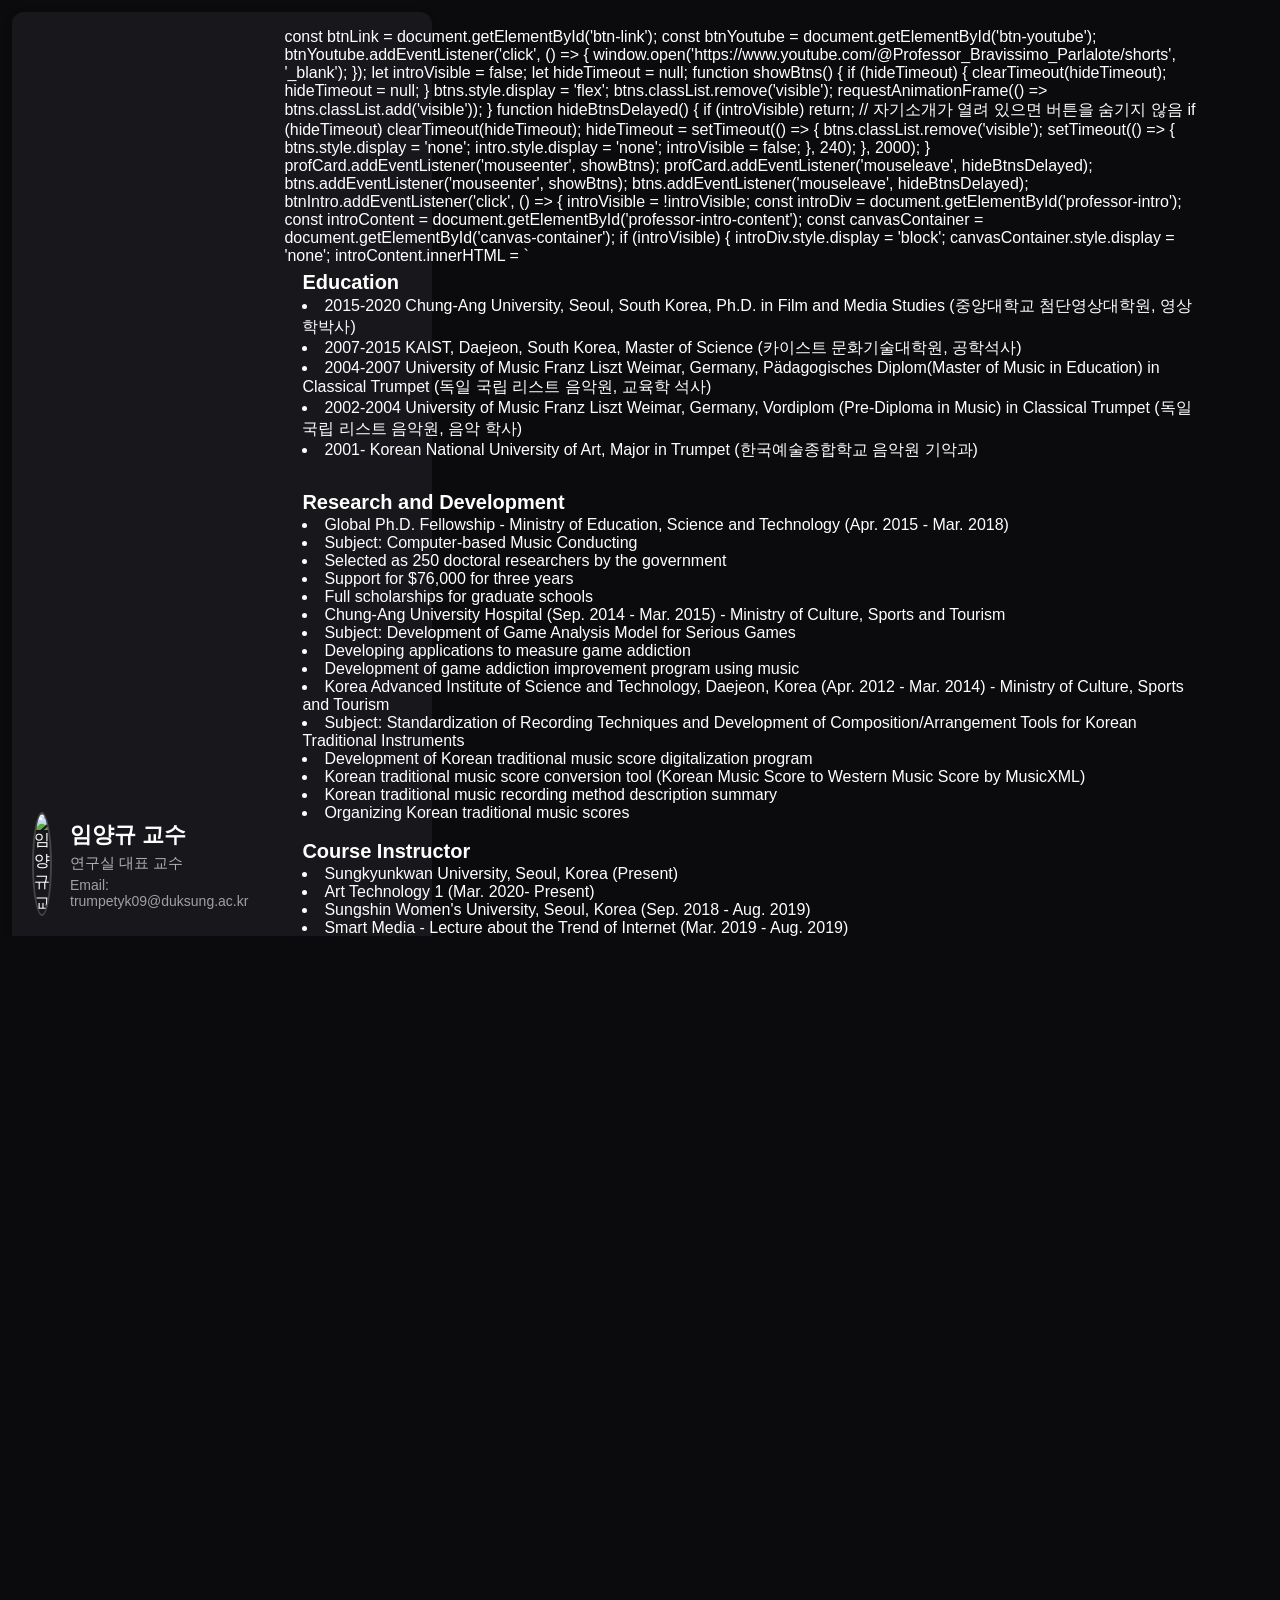
==== commit 5220a5a9: "auto-commit" ====
--- a/index.html
+++ b/index.html
@@ -20,302 +20,20 @@
       <p id="professor-email">Email: trumpetyk09@duksung.ac.kr</p>
     </div>
     <div id="sega-lab-logo">
-      <div class="sega-logo-circle">SEGA</div>
-      <div class="sega-lab-title">Sound Exploration & Generative Arts</div>
-    </div>
-  </section>
-  <div id="professor-buttons" class="buttons-overlay" style="display:none; position:absolute; left:0; top:100%; margin-top:-8px;">
-    <button id="btn-intro" type="button">자기소개</button>
-    <button id="btn-link" type="button">Google Scholar</button>
-    <button id="btn-youtube" type="button">YouTube</button>
-  </div>
-  </div>
-  <!-- 자기소개 영역은 p5js 스케치 아래로 이동 -->
-  <!-- 학생 카드 -->
-  <section class="student-card">
-    <div class="student-row">
-      <div class="profile-wrap" style="display:flex; flex-direction:column; align-items:flex-start; position:relative;">
-        <div class="student-profile" id="shim-profile">
-          <img src="bkshim.jpg" alt="심보광 사진" class="student-photo">
-          <div class="student-info">
-            <h3 class="student-name">심보광</h3>
-            <p class="student-title">박사과정</p>
-            <p class="student-email">Email: galent@duksung.ac.kr</p>
-          </div>
-        </div>
-        <div id="shim-buttons" class="buttons-overlay" style="display:none; position:absolute; left:0; top:100%; margin-top:4px;">
-          <button id="btn-shim-intro" type="button">자기소개</button>
-          <button id="btn-shim-link" type="button">연구업적</button>
-        </div>
-      </div>
-          <script>
-          // 심보광 카드 자기소개/연구업적 버튼 표시 및 동작
-          const shimProfile = document.getElementById('shim-profile');
-          const shimBtns = document.getElementById('shim-buttons');
-          const btnShimIntro = document.getElementById('btn-shim-intro');
-          const btnShimLink = document.getElementById('btn-shim-link');
-          let shimHideTimeout = null;
-
-          function showShimBtns() {
-            if (shimHideTimeout) {
-              clearTimeout(shimHideTimeout);
-              shimHideTimeout = null;
-            }
-            shimBtns.style.display = 'flex';
-            shimBtns.classList.remove('visible');
-            requestAnimationFrame(() => shimBtns.classList.add('visible'));
-          }
-          function hideShimBtnsDelayed() {
-            if (shimHideTimeout) clearTimeout(shimHideTimeout);
-            shimHideTimeout = setTimeout(() => {
-              shimBtns.classList.remove('visible');
-              setTimeout(() => { shimBtns.style.display = 'none'; }, 240);
-            }, 2000);
-          }
-          shimProfile.addEventListener('mouseenter', showShimBtns);
-          shimProfile.addEventListener('mouseleave', hideShimBtnsDelayed);
-          shimBtns.addEventListener('mouseenter', showShimBtns);
-          shimBtns.addEventListener('mouseleave', hideShimBtnsDelayed);
-          btnShimLink.addEventListener('click', () => {
-            window.open('https://www.kci.go.kr/kciportal/ci/sereArticleSearch/ciSereArtiView.kci?sereArticleSearchBean.artiId=ART002914157', '_blank');
-          });
-          </script>
-          <div id="shim-intro" style="display:none; background:#23232b; color:#fff; padding:36px 32px; border-radius:18px; max-width:480px; width:90%; box-shadow:0 4px 32px #0008; text-align:left; margin:32px auto 0 auto;">
-            <div id="shim-intro-content" style="text-align:left;"></div>
-            <button id="btn-shim-intro-close" style="margin-top:24px; padding:8px 24px; border:none; border-radius:6px; background:#ffd700; color:#23232b; font-weight:bold; font-size:16px; cursor:pointer;">닫기</button>
-          </div>
-      <script>
-      // 심보광 카드 연구업적 버튼 표시 및 동작
-      const shimProfile = document.getElementById('shim-profile');
-      const shimBtns = document.getElementById('shim-buttons');
-      const btnShimLink = document.getElementById('btn-shim-link');
-      let shimHideTimeout = null;
-
-      function showShimBtns() {
-        if (shimHideTimeout) {
-          clearTimeout(shimHideTimeout);
-          shimHideTimeout = null;
-        }
-        shimBtns.style.display = 'flex';
-        shimBtns.classList.remove('visible');
-        requestAnimationFrame(() => shimBtns.classList.add('visible'));
-      }
-      function hideShimBtnsDelayed() {
-        if (shimHideTimeout) clearTimeout(shimHideTimeout);
-        shimHideTimeout = setTimeout(() => {
-          shimBtns.classList.remove('visible');
-          setTimeout(() => { shimBtns.style.display = 'none'; }, 240);
-        }, 2000);
-      }
-      shimProfile.addEventListener('mouseenter', showShimBtns);
-      shimProfile.addEventListener('mouseleave', hideShimBtnsDelayed);
-      shimBtns.addEventListener('mouseenter', showShimBtns);
-      shimBtns.addEventListener('mouseleave', hideShimBtnsDelayed);
-      btnShimLink.addEventListener('click', () => {
-        window.open('https://www.kci.go.kr/kciportal/ci/sereArticleSearch/ciSereArtiView.kci?sereArticleSearchBean.artiId=ART002914157', '_blank');
-      });
-      </script>
-      <div class="profile-wrap" style="display:flex; flex-direction:column; align-items:flex-start; position:relative;">
-        <div class="student-profile" id="moon-profile">
-          <img src="mhmoon2.png" alt="문민혜 사진" class="student-photo">
-          <div class="student-info">
-            <h3 class="student-name">문민혜</h3>
-            <p class="student-title">석사과정</p>
-            <p class="student-email">Email: minhyemoon@duksung.ac.kr</p>
-          </div>
-        </div>
-        <div id="moon-buttons" class="buttons-overlay" style="display:none; position:absolute; left:0; top:100%; margin-top:4px;">
-          <button id="btn-moon-intro" type="button">자기소개</button>
-        </div>
-      </div>
-    <div id="moon-intro" style="display:none; background:#23232b; color:#fff; padding:36px 32px; border-radius:18px; max-width:480px; width:90%; box-shadow:0 4px 32px #0008; text-align:left; margin:18px auto 18px auto;"></div>
-        <script>
-        // 문민혜 카드 자기소개 버튼 표시 및 동작
-        const moonProfile = document.getElementById('moon-profile');
-        const moonBtns = document.getElementById('moon-buttons');
-        const btnMoonIntro = document.getElementById('btn-moon-intro');
-        const moonIntroDiv = document.getElementById('moon-intro');
-        const moonIntroContent = document.getElementById('moon-intro-content');
-        const btnMoonIntroClose = document.getElementById('btn-moon-intro-close');
-        const canvasContainer = document.getElementById('canvas-container');
-        let moonHideTimeout = null;
-
-        function showMoonBtns() {
-          if (moonHideTimeout) {
-            clearTimeout(moonHideTimeout);
-            moonHideTimeout = null;
-          }
-          moonBtns.style.display = 'flex';
-          moonBtns.classList.remove('visible');
-          requestAnimationFrame(() => moonBtns.classList.add('visible'));
-        }
-        function hideMoonBtnsDelayed() {
-          if (moonHideTimeout) clearTimeout(moonHideTimeout);
-          moonHideTimeout = setTimeout(() => {
-            moonBtns.classList.remove('visible');
-            setTimeout(() => { moonBtns.style.display = 'none'; }, 240);
-          }, 2000);
-        }
-        moonProfile.addEventListener('mouseenter', showMoonBtns);
-        moonProfile.addEventListener('mouseleave', hideMoonBtnsDelayed);
-        moonBtns.addEventListener('mouseenter', showMoonBtns);
-        moonBtns.addEventListener('mouseleave', hideMoonBtnsDelayed);
-        btnMoonIntro.addEventListener('click', () => {
-          const content = `
-            <div style="padding-left:18px;">
-              <div style='font-size:1.25em; font-weight:600; margin-bottom:2px;'>Education</div>
-              <li>2021~Present: M.S. in IT Media Engineering, Duksung Women's University (in progress)</li>
-              <li>1993~1998: B.A. in Business Administration, Seoul Women's University</li>
-              <div style='font-size:1.25em; font-weight:600; margin:18px 0 2px 0;'>Career</div>
-              <li>2013~2021: CEO, Eppione Co., Ltd. (Digital Content Production)</li>
-              <li>2010~2013: CEO, Eppistudio (Digital Content for Children / Mobile Game Production)</li>
-              <li>2004~2008: Director, JN3C Co., Ltd. (Online Game Production)</li>
-              <li>2002~2004: Deputy Manager, SolutionBox Co., Ltd. (Digital Content, P2P Service Development)</li>
-            </div>
-          `;
-          // Put moon intro content into the shared professor-intro panel so it appears in the same place
-          const introDiv = document.getElementById('professor-intro');
-          const introContent = document.getElementById('professor-intro-content');
-          const canvasContainer = document.getElementById('canvas-container');
-          introContent.innerHTML = content;
-          introDiv.style.display = 'block';
-          canvasContainer.style.display = 'none';
-        });
-        </script>
-        <script>
-        // 김영한 카드 (간단한 버튼 오버레이)
-        const kimProfile = document.getElementById('kim-profile');
-        const kimBtns = document.getElementById('kim-buttons');
-        const btnKimLink = document.getElementById('btn-kim-link');
-        let kimHideTimeout = null;
-        function showKimBtns(){
-          if(kimHideTimeout){ clearTimeout(kimHideTimeout); kimHideTimeout = null; }
-          kimBtns.style.display = 'flex';
-          kimBtns.classList.remove('visible');
-          requestAnimationFrame(()=> kimBtns.classList.add('visible'));
-        }
-        function hideKimBtnsDelayed(){ if(kimHideTimeout) clearTimeout(kimHideTimeout); kimHideTimeout = setTimeout(()=>{ kimBtns.classList.remove('visible'); setTimeout(()=> kimBtns.style.display='none', 240); }, 2000); }
-        if(kimProfile){ kimProfile.addEventListener('mouseenter', showKimBtns); kimProfile.addEventListener('mouseleave', hideKimBtnsDelayed); kimBtns.addEventListener('mouseenter', showKimBtns); kimBtns.addEventListener('mouseleave', hideKimBtnsDelayed); }
-        if(btnKimLink) btnKimLink.addEventListener('click', ()=>{ window.open('#','_blank'); });
-        </script>
-        <div class="profile-wrap" style="display:flex; flex-direction:column; align-items:flex-start; position:relative;">
-          <div class="student-profile" id="kim-profile">
-            <img src="yhkim.png" alt="김영한 사진" class="student-photo">
-            <div class="student-info">
-              <h3 class="student-name">김영한</h3>
-              <p class="student-title">석사과정</p>
-              <p class="student-email">Email: </p>
-            </div>
-          </div>
-          <div id="kim-buttons" class="buttons-overlay" style="display:none; position:absolute; left:0; top:100%; margin-top:4px;">
-            <button id="btn-kim-link" type="button">연구업적</button>
-          </div>
-        </div>
-      <div class="profile-wrap" style="display:flex; flex-direction:column; align-items:flex-start; position:relative;">
-        <div class="student-profile" id="boti-profile">
-          <img src="boti.png" alt="보티존 사진" class="student-photo">
-          <div class="student-info">
-            <h3 class="student-name">보티존</h3>
-            <p class="student-title">석사과정</p>
-            <p class="student-email">Email: botirjonabdulvoxidov@gmail.com</p>
-          </div>
-        </div>
-        <div id="boti-buttons" class="buttons-overlay" style="display:none; position:absolute; left:0; top:100%; margin-top:4px;">
-          <button id="btn-boti-link" type="button">연구업적</button>
-        </div>
-      </div>
-      <script>
-      // 보티존 카드 연구업적 버튼 표시 및 동작
-      const botiProfile = document.getElementById('boti-profile');
-      const botiBtns = document.getElementById('boti-buttons');
-      const btnBotiLink = document.getElementById('btn-boti-link');
-      let botiHideTimeout = null;
-
-      function showBotiBtns() {
-        if (botiHideTimeout) {
-          clearTimeout(botiHideTimeout);
-          botiHideTimeout = null;
-        }
-        botiBtns.style.display = 'flex';
-        botiBtns.classList.remove('visible');
-        requestAnimationFrame(() => botiBtns.classList.add('visible'));
-      }
-      function hideBotiBtnsDelayed() {
-        if (botiHideTimeout) clearTimeout(botiHideTimeout);
-        botiHideTimeout = setTimeout(() => {
-          botiBtns.classList.remove('visible');
-          setTimeout(() => { botiBtns.style.display = 'none'; }, 240);
-        }, 2000);
-      }
-      botiProfile.addEventListener('mouseenter', showBotiBtns);
-      botiProfile.addEventListener('mouseleave', hideBotiBtnsDelayed);
-      botiBtns.addEventListener('mouseenter', showBotiBtns);
-      botiBtns.addEventListener('mouseleave', hideBotiBtnsDelayed);
-      btnBotiLink.addEventListener('click', () => {
-        window.open('https://www.earticle.net/Article/A474319', '_blank');
-      });
-      </script>
-      <div class="profile-wrap" style="display:flex; flex-direction:column; align-items:flex-start; position:relative;">
-        <div class="student-profile" id="seo-profile">
-        <img src="shseo.jpg" alt="서수현 사진" class="student-photo">
-        <div class="student-info">
-          <h3 class="student-name">서수현</h3>
-          <p class="student-title">석사과정</p>
-          <p class="student-email">Email: watermu@duksung.ac.kr</p>
-        </div>
-      </div>
-        <div id="seo-buttons" class="buttons-overlay" style="display:none; position:absolute; left:0; top:100%; margin-top:4px;">
-          <button id="btn-seo-link" type="button">Google Scholar</button>
-        </div>
-      </div>
-    <script>
-    // 서수현 카드 구글 스콜라 버튼 표시 및 동작
-    const seoProfile = document.getElementById('seo-profile');
-    const seoBtns = document.getElementById('seo-buttons');
-    const btnSeoLink = document.getElementById('btn-seo-link');
-    let seoHideTimeout = null;
-
-    function showSeoBtns() {
-      if (seoHideTimeout) {
-        clearTimeout(seoHideTimeout);
-        seoHideTimeout = null;
-      }
-      seoBtns.style.display = 'flex';
-      seoBtns.classList.remove('visible');
-      requestAnimationFrame(() => seoBtns.classList.add('visible'));
-    }
-    function hideSeoBtnsDelayed() {
-      if (seoHideTimeout) clearTimeout(seoHideTimeout);
-      seoHideTimeout = setTimeout(() => {
-        seoBtns.classList.remove('visible');
-        setTimeout(() => { seoBtns.style.display = 'none'; }, 240);
-      }, 2000);
-    }
-    seoProfile.addEventListener('mouseenter', showSeoBtns);
-    seoProfile.addEventListener('mouseleave', hideSeoBtnsDelayed);
-    seoBtns.addEventListener('mouseenter', showSeoBtns);
-    seoBtns.addEventListener('mouseleave', hideSeoBtnsDelayed);
-    btnSeoLink.addEventListener('click', () => {
-      window.open('https://scholar.google.com/citations?hl=ko&user=FsV6clgAAAAJ', '_blank');
-    });
-    </script>
-    </div>
-  </section>
-  <main>
-    <div id="canvas-container"></div>
-    <div id="professor-intro" style="display:none; background:#23232b; color:#fff; padding:36px 32px; border-radius:18px; max-width:480px; width:90%; box-shadow:0 4px 32px #0008; text-align:left; margin:32px auto 0 auto;">
-      <div id="professor-intro-content" style="text-align:left;"></div>
-      <button id="btn-intro-close" style="margin-top:24px; padding:8px 24px; border:none; border-radius:6px; background:#ffd700; color:#23232b; font-weight:bold; font-size:16px; cursor:pointer;">닫기</button>
-    </div>
-  </main>
-</body>
-</html>
-<script>
-// 임양규 카드 마우스 오버 시 버튼 표시
-const profCard = document.getElementById('professor-card');
-const btns = document.getElementById('professor-buttons');
-const intro = document.getElementById('professor-intro');
-const btnIntro = document.getElementById('btn-intro');
+      <!doctype html>
+      <html lang="ko">
+        <head>
+          <meta charset="utf-8" />
+          <meta name="viewport" content="width=device-width,initial-scale=1" />
+          <title>SEGA Lab — p5 UI</title>
+          <script src="https://cdnjs.cloudflare.com/ajax/libs/p5.js/1.6.0/p5.min.js"></script>
+          <script src="https://cdnjs.cloudflare.com/ajax/libs/p5.js/1.6.0/addons/p5.sound.min.js"></script>
+          <script src="sketch.js"></script>
+        </head>
+        <body style="margin:0; background:#0b0b0d; color:#fff;">
+          <!-- All UI is rendered to the p5 canvas in sketch.js -->
+        </body>
+      </html>
 const btnLink = document.getElementById('btn-link');
 const btnYoutube = document.getElementById('btn-youtube');
 btnYoutube.addEventListener('click', () => {
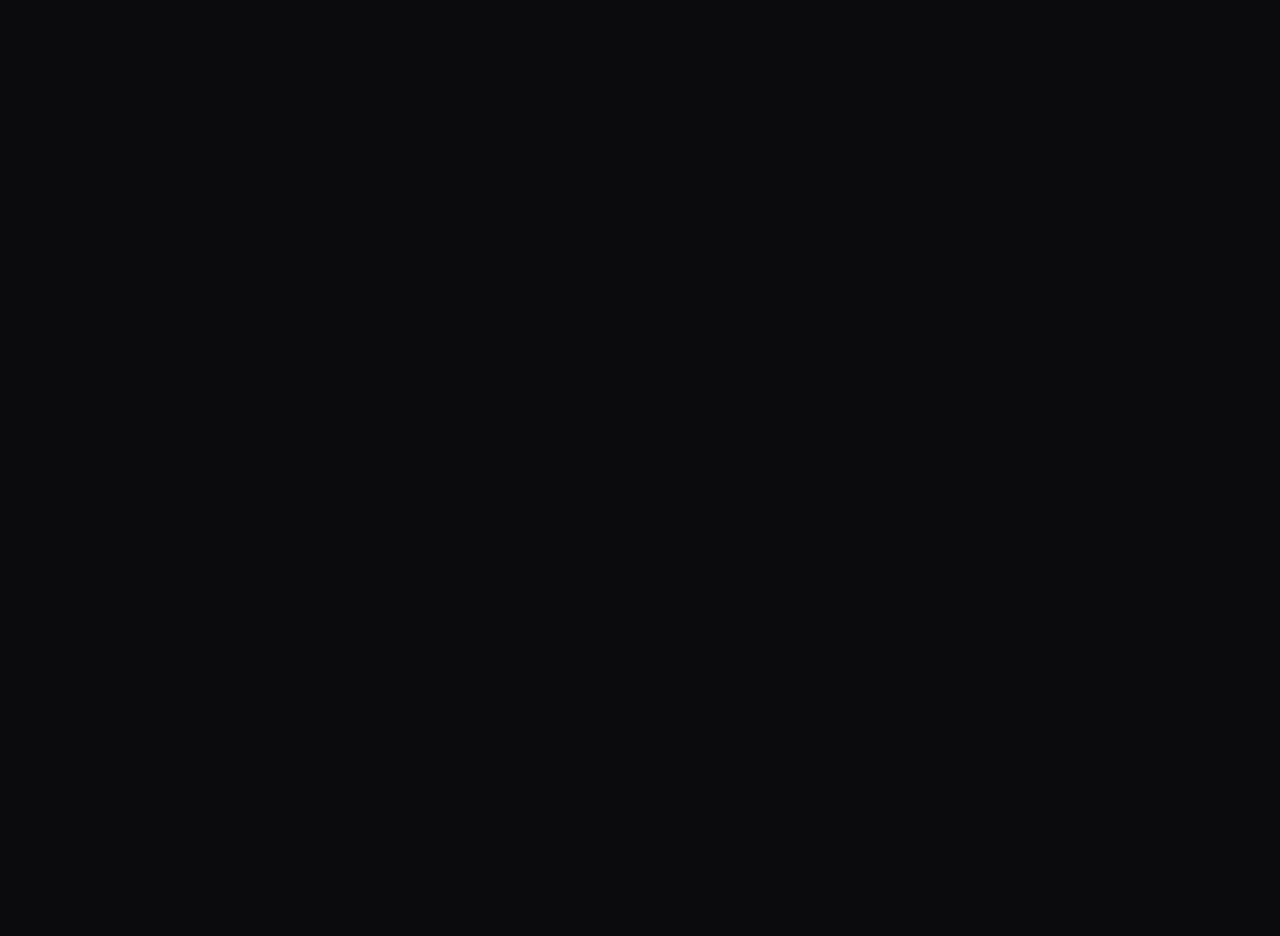
==== commit 0d435b68: "사진 원으로 변경" ====
--- a/index.html
+++ b/index.html
@@ -7,148 +7,11 @@
   <link rel="stylesheet" href="style.css">
   <script src="https://cdnjs.cloudflare.com/ajax/libs/p5.js/1.6.0/p5.min.js"></script>
   <script src="https://cdnjs.cloudflare.com/ajax/libs/p5.js/1.6.0/addons/p5.sound.min.js"></script>
-  <script src="sketch.js" defer></script>
 </head>
 <body>
-  <!-- 대표 교수 창 -->
-  <div class="profile-wrap" style="display:inline-block;">
-  <section id="professor-card" tabindex="0" style="cursor:pointer;">
-    <img src="yklim.jpg" alt="임양규 교수 사진" id="professor-photo">
-    <div>
-      <h2 id="professor-name">임양규 교수</h2>
-      <p id="professor-title">연구실 대표 교수</p>
-      <p id="professor-email">Email: trumpetyk09@duksung.ac.kr</p>
-    </div>
-    <div id="sega-lab-logo">
-      <!doctype html>
-      <html lang="ko">
-        <head>
-          <meta charset="utf-8" />
-          <meta name="viewport" content="width=device-width,initial-scale=1" />
-          <title>SEGA Lab — p5 UI</title>
-          <script src="https://cdnjs.cloudflare.com/ajax/libs/p5.js/1.6.0/p5.min.js"></script>
-          <script src="https://cdnjs.cloudflare.com/ajax/libs/p5.js/1.6.0/addons/p5.sound.min.js"></script>
-          <script src="sketch.js"></script>
-        </head>
-        <body style="margin:0; background:#0b0b0d; color:#fff;">
-          <!-- All UI is rendered to the p5 canvas in sketch.js -->
-        </body>
-      </html>
-const btnLink = document.getElementById('btn-link');
-const btnYoutube = document.getElementById('btn-youtube');
-btnYoutube.addEventListener('click', () => {
-  window.open('https://www.youtube.com/@Professor_Bravissimo_Parlalote/shorts', '_blank');
-});
-let introVisible = false;
-let hideTimeout = null;
+  <!-- 캔버스 렌더링을 위한 컨테이너 -->
+  <div id="canvas-container"></div>
 
-function showBtns() {
-  if (hideTimeout) {
-    clearTimeout(hideTimeout);
-    hideTimeout = null;
-  }
-  btns.style.display = 'flex';
-  btns.classList.remove('visible');
-  requestAnimationFrame(() => btns.classList.add('visible'));
-}
-function hideBtnsDelayed() {
-  if (introVisible) return; // 자기소개가 열려 있으면 버튼을 숨기지 않음
-  if (hideTimeout) clearTimeout(hideTimeout);
-  hideTimeout = setTimeout(() => {
-    btns.classList.remove('visible');
-    setTimeout(() => { btns.style.display = 'none'; intro.style.display = 'none'; introVisible = false; }, 240);
-  }, 2000);
-}
-
-profCard.addEventListener('mouseenter', showBtns);
-profCard.addEventListener('mouseleave', hideBtnsDelayed);
-btns.addEventListener('mouseenter', showBtns);
-btns.addEventListener('mouseleave', hideBtnsDelayed);
-btnIntro.addEventListener('click', () => {
-  introVisible = !introVisible;
-  const introDiv = document.getElementById('professor-intro');
-  const introContent = document.getElementById('professor-intro-content');
-  const canvasContainer = document.getElementById('canvas-container');
-  if (introVisible) {
-    introDiv.style.display = 'block';
-    canvasContainer.style.display = 'none';
-    introContent.innerHTML = `
-  <div style="padding-left:18px;">
-  <div style='font-size:1.25em; font-weight:600; margin-bottom:2px;'>Education</div>
-  <li>2015-2020 Chung-Ang University, Seoul, South Korea, Ph.D. in Film and Media Studies (중앙대학교 첨단영상대학원, 영상학박사)</li>
-  <li>2007-2015 KAIST, Daejeon, South Korea, Master of Science (카이스트 문화기술대학원, 공학석사)</li>
-  <li>2004-2007 University of Music Franz Liszt Weimar, Germany, Pädagogisches Diplom(Master of Music in Education) in Classical Trumpet (독일 국립 리스트 음악원, 교육학 석사)</li>
-  <li>2002-2004 University of Music Franz Liszt Weimar, Germany, Vordiplom (Pre-Diploma in Music) in Classical Trumpet (독일 국립 리스트 음악원, 음악 학사)</li>
-  <li>2001- Korean National University of Art, Major in Trumpet (한국예술종합학교 음악원 기악과)</li>
-  <div style='height:12px;'></div>
-  <div style='font-size:1.25em; font-weight:600; margin:18px 0 2px 0;'>Research and Development</div>
-  <li>Global Ph.D. Fellowship - Ministry of Education, Science and Technology (Apr. 2015 - Mar. 2018)</li>
-  <li>Subject: Computer-based Music Conducting</li>
-  <li>Selected as 250 doctoral researchers by the government</li>
-  <li>Support for $76,000 for three years</li>
-  <li>Full scholarships for graduate schools</li>
-  <li>Chung-Ang University Hospital (Sep. 2014 - Mar. 2015) - Ministry of Culture, Sports and Tourism</li>
-  <li>Subject: Development of Game Analysis Model for Serious Games</li>
-  <li>Developing applications to measure game addiction</li>
-  <li>Development of game addiction improvement program using music</li>
-  <li>Korea Advanced Institute of Science and Technology, Daejeon, Korea (Apr. 2012 - Mar. 2014) - Ministry of Culture, Sports and Tourism</li>
-  <li>Subject: Standardization of Recording Techniques and Development of Composition/Arrangement Tools for Korean Traditional Instruments</li>
-  <li>Development of Korean traditional music score digitalization program</li>
-  <li>Korean traditional music score conversion tool (Korean Music Score to Western Music Score by MusicXML)</li>
-  <li>Korean traditional music recording method description summary</li>
-  <li>Organizing Korean traditional music scores</li>
-  <div style='font-size:1.25em; font-weight:600; margin:18px 0 2px 0;'>Course Instructor</div>
-  <li>Sungkyunkwan University, Seoul, Korea (Present)</li>
-  <li>Art Technology 1 (Mar. 2020- Present)</li>
-  <li>Sungshin Women's University, Seoul, Korea (Sep. 2018 - Aug. 2019)</li>
-  <li>Smart Media - Lecture about the Trend of Internet (Mar. 2019 - Aug. 2019)</li>
-  <li>Knowledge of Digital Media - Lecture about JAVA Language and Design (Sep. 2018 - Feb. 2019)</li>
-  <li>Chung-Ang University, Seoul, Korea (Mar. 2016 - Present) - <a href="https://vimeo.com/146763259" target="_blank">video</a></li>
-  <li>3D Video Design (English Course) - Lecture about Processing and 3D (May. 2016 - Present)</li>
-  <li>Sound Programming is the First time lecture in Korea about Sound and Technology. - Lecture about Music, Sound, and, Programming (Sep. 2018 - Feb. 2019)</li>
-  <li>Basic Programming (Mar. 2018 - Aug. 2018) - Lecture about C language</li>
-  <li>Physical Computing (English Course) - Lecture about Micro Computer</li>
-  <li>Duksung Women's University, Seoul, Korea (Sep. 2017 - Aug. 2018)</li>
-  <li>Knowledge of Media - Lecture about History of Media</li>
-  <li>3D Video - Lecture about 3D Graphics</li>
-  <li>Incheon Catholic University, Incheon Korea (Mar. 2016 - Feb. 2017)</li>
-  <li>Interactive Design 2 - Lecture about Processing and Languages for Media Art</li>
-  <li>Interactive Design 1 - Lecture about Processing and Languages for Media Art</li>
-  <li>Kyung Hee University, Suwon, Korea (Sep. 2015 - Feb. 2016) - <a href="https://youtu.be/82OdYGHATds" target="_blank">video</a></li>
-  <li>Concept Drawing - Projection Mapping - Lecture about Projection Mapping and Processing</li>
-  <div style='font-size:1.25em; font-weight:600; margin:18px 0 2px 0;'>Performance & Exhibition</div>
-  <li>바다비(Sound of Korea Project 2020)</li>
-  <li>LIM, Yang Kyu, CHOI, Kang Ta, and KIM, Hyeon Soo, 성수아트센터(Seongsu Art Center), Seoul, Korea</li>
-  <li>TechiEon</li>
-  <li>Ministry of Culture, Sports and Tourism Announces 2019 Representative Performance</li>
-  <li>Multi Content Testbed, Seoul, Korea.</li>
-  <li>TechiEon-Ars Electronica 2019 Out of the Box</li>
-  <li>POSTCITY, Art Thinking House, Basement Stage, Linz, Austria</li>
-  <li><a href="https://ars.electronica.art/outofthebox/en/techieon/" target="_blank">official</a> | <a href="http://mobile.newsis.com/view.html?ar_id=NISX20190911_0000768093" target="_blank">NEWS</a></li>
-  <li>Music Skyline - SIGGRAPH 2018</li>
-  <li>Music Skyline based on Musical Data.</li>
-  <li><a href="https://designing-knowledge.siggraph.org/wp/2018/02/21/music-skyline/" target="_blank">Official</a></li>
-  <li>연말 Concert 2015</li>
-  <li>Brass Band '호우향' in Evans Lounge, Hongdae, Seoul, Korea</li>
-  <li>Mostly Philharmonic Orchestra (Jan. 2007 - Aug. 2007) - Orchestra Trumpet Player</li>
-  <li>Trumpet play with K-pop musicians and classical musician.(SumiJo and Dongkyu Kim)</li>
-  <li>2004﻿SUMMER CONCERT in KBS, SEOUL and, Belvedere Weimar</li>
-  <li>Piano: Prof. Rolf-Dieter Arens, Trumpet: Yang Kyu Lim, Conductor: Prof. Nicolas Pasquet and Belvedere Orchestra</li>
-  <li>TV: KBS World, SBS, Weimar (Belvedere Sall), Seoul (KBS Hall), and Ulsan (Hyundai:)HallLocation</li>
-  </div>`;
-  } else {
-    introDiv.style.display = 'none';
-    canvasContainer.style.display = 'block';
-  }
-});
-
-document.getElementById('btn-intro-close').addEventListener('click', () => {
-  document.getElementById('professor-intro').style.display = 'none';
-  document.getElementById('canvas-container').style.display = 'block';
-  introVisible = false;
-});
-
-btnLink.addEventListener('click', () => {
-  window.open('https://scholar.google.com/citations?hl=ko&user=Abd4YukAAAAJ&view_op=list_works&gmla=AEk_c1txzNqTE-xjIOKhZZs4U83PxBNIPcJRlo3MZFsUt2PzEJKSCuUa2qw4JNBivwXpoV6u7ftErEagy2jw6H9Ui42T6Rbq2XRECWkP1t4tDRZwMj-enJUPyg', '_blank');
-});
-</script>+  <script src="sketch.js" defer></script>
+</body>
+</html>
